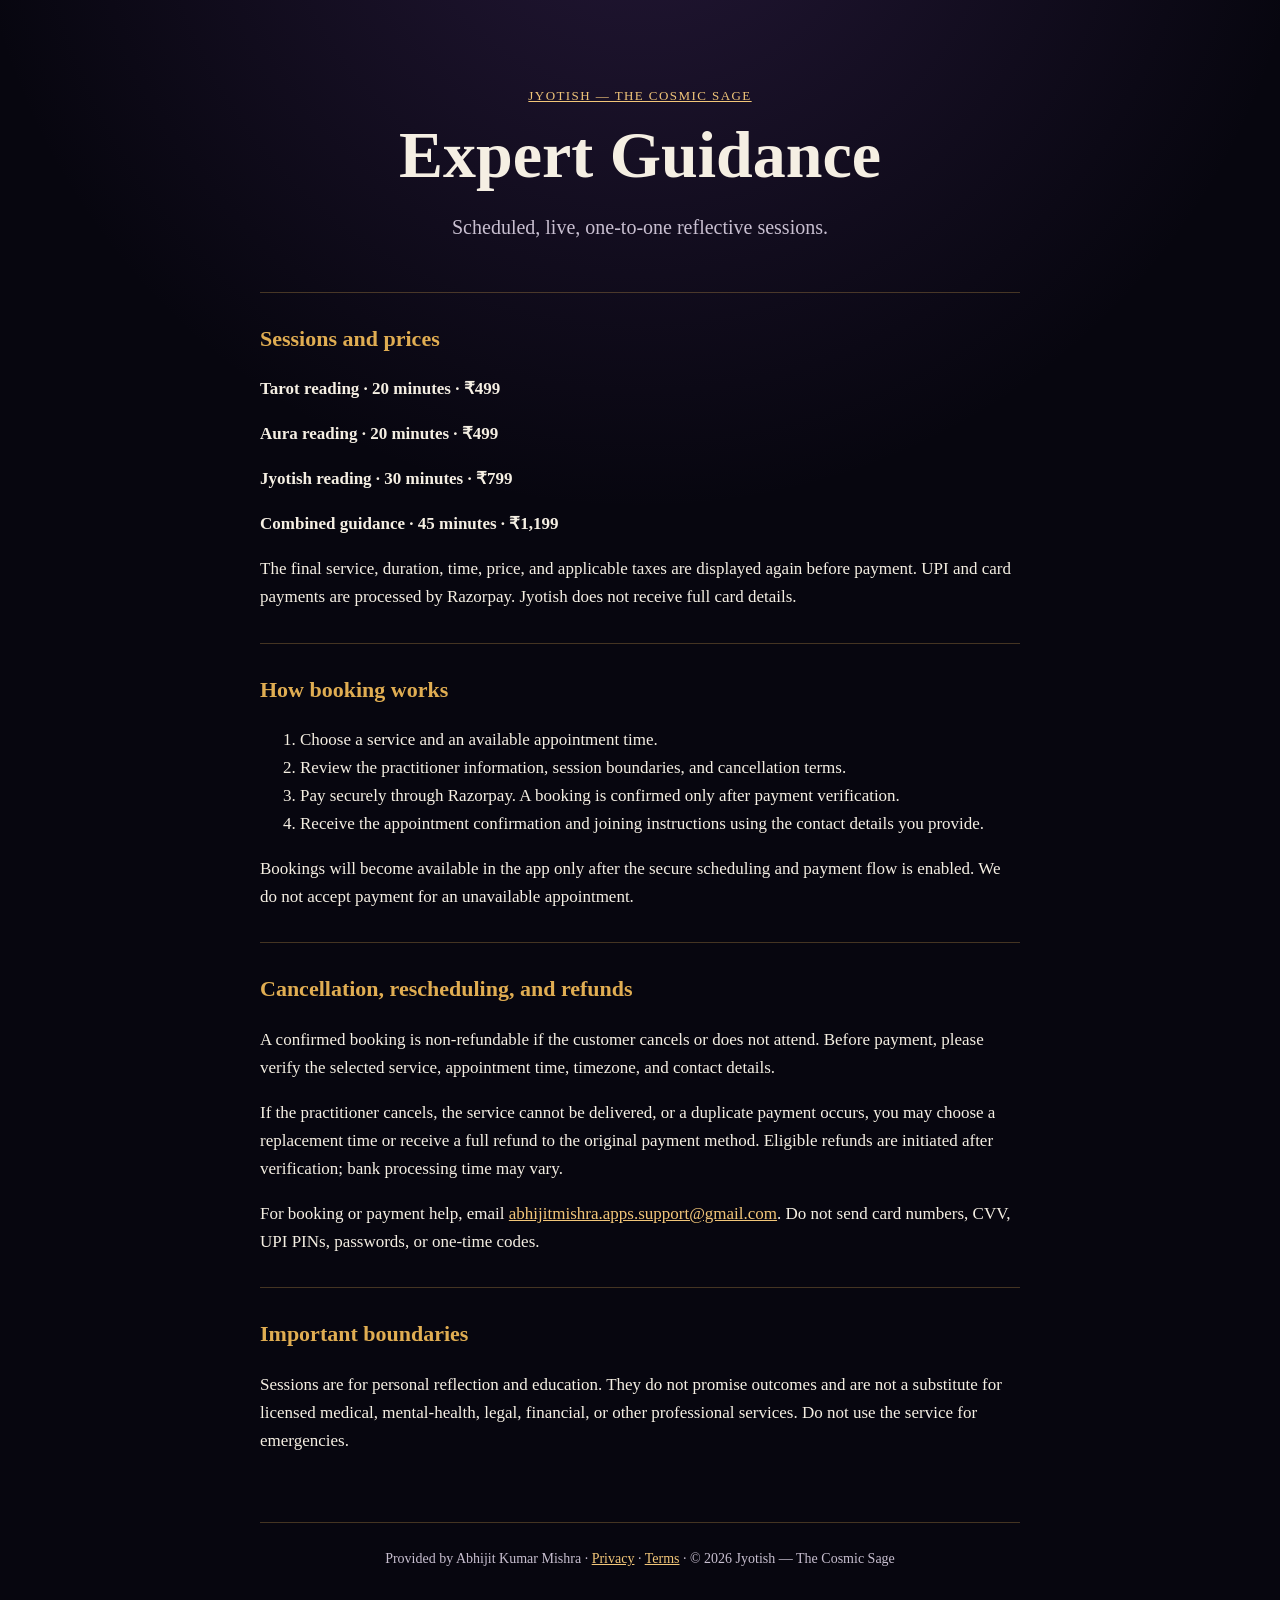
==== expert-guidance.html @ 9fe5f58b "Publish expert guidance payment terms" ====
<!doctype html>
<html lang="en">
<head>
  <meta charset="utf-8">
  <meta name="viewport" content="width=device-width, initial-scale=1">
  <title>Expert Guidance — Jyotish — The Cosmic Sage</title>
  <meta name="description" content="Services, prices, and booking terms for Jyotish Expert Guidance.">
  <link rel="stylesheet" href="styles.css">
</head>
<body>
  <main>
    <header>
      <p class="eyebrow"><a href="index.html">Jyotish — The Cosmic Sage</a></p>
      <h1>Expert Guidance</h1>
      <p class="lede">Scheduled, live, one-to-one reflective sessions.</p>
    </header>

    <section>
      <h2>Sessions and prices</h2>
      <p><strong>Tarot reading · 20 minutes · ₹499</strong></p>
      <p><strong>Aura reading · 20 minutes · ₹499</strong></p>
      <p><strong>Jyotish reading · 30 minutes · ₹799</strong></p>
      <p><strong>Combined guidance · 45 minutes · ₹1,199</strong></p>
      <p>The final service, duration, time, price, and applicable taxes are displayed again before payment. UPI and card payments are processed by Razorpay. Jyotish does not receive full card details.</p>
    </section>

    <section>
      <h2>How booking works</h2>
      <ol>
        <li>Choose a service and an available appointment time.</li>
        <li>Review the practitioner information, session boundaries, and cancellation terms.</li>
        <li>Pay securely through Razorpay. A booking is confirmed only after payment verification.</li>
        <li>Receive the appointment confirmation and joining instructions using the contact details you provide.</li>
      </ol>
      <p>Bookings will become available in the app only after the secure scheduling and payment flow is enabled. We do not accept payment for an unavailable appointment.</p>
    </section>

    <section>
      <h2>Cancellation, rescheduling, and refunds</h2>
      <p>A confirmed booking is non-refundable if the customer cancels or does not attend. Before payment, please verify the selected service, appointment time, timezone, and contact details.</p>
      <p>If the practitioner cancels, the service cannot be delivered, or a duplicate payment occurs, you may choose a replacement time or receive a full refund to the original payment method. Eligible refunds are initiated after verification; bank processing time may vary.</p>
      <p>For booking or payment help, email <a href="mailto:abhijitmishra.apps.support@gmail.com?subject=Jyotish%20Expert%20Guidance">abhijitmishra.apps.support@gmail.com</a>. Do not send card numbers, CVV, UPI PINs, passwords, or one-time codes.</p>
    </section>

    <section>
      <h2>Important boundaries</h2>
      <p>Sessions are for personal reflection and education. They do not promise outcomes and are not a substitute for licensed medical, mental-health, legal, financial, or other professional services. Do not use the service for emergencies.</p>
    </section>

    <footer>Provided by Abhijit Kumar Mishra · <a href="privacy.html">Privacy</a> · <a href="terms.html">Terms</a> · © 2026 Jyotish — The Cosmic Sage</footer>
  </main>
</body>
</html>
---- styles.css ----
:root {
  color-scheme: dark;
  --bg: #07060f;
  --surface: #12101f;
  --gold: #e0ad52;
  --text: #f5efe3;
  --muted: #c8bfd0;
  --line: rgba(224, 173, 82, 0.28);
}

* { box-sizing: border-box; }

body {
  margin: 0;
  background:
    radial-gradient(circle at 50% -10%, rgba(110, 68, 157, 0.28), transparent 42rem),
    var(--bg);
  color: var(--text);
  font: 17px/1.65 ui-serif, Georgia, Cambria, "Times New Roman", serif;
}

main { width: min(760px, calc(100% - 40px)); margin: 0 auto; padding: 72px 0 56px; }
header { text-align: center; margin-bottom: 48px; }
.mark { color: var(--gold); font-size: 42px; }
.eyebrow { color: var(--gold); letter-spacing: .11em; text-transform: uppercase; font-size: 13px; }
h1 { font-size: clamp(40px, 8vw, 66px); line-height: 1.08; margin: 8px 0 14px; }
h2 { color: var(--gold); font-size: 22px; margin-top: 0; }
.lede { color: var(--muted); font-size: 20px; }
section { border-top: 1px solid var(--line); padding: 28px 0 14px; }
a { color: #f2c679; }
.button { display: inline-block; border: 1px solid var(--gold); border-radius: 999px; padding: 10px 18px; text-decoration: none; }
footer { color: var(--muted); border-top: 1px solid var(--line); margin-top: 36px; padding-top: 24px; font-size: 14px; text-align: center; }
@media (max-width: 520px) { main { padding-top: 44px; } body { font-size: 16px; } }
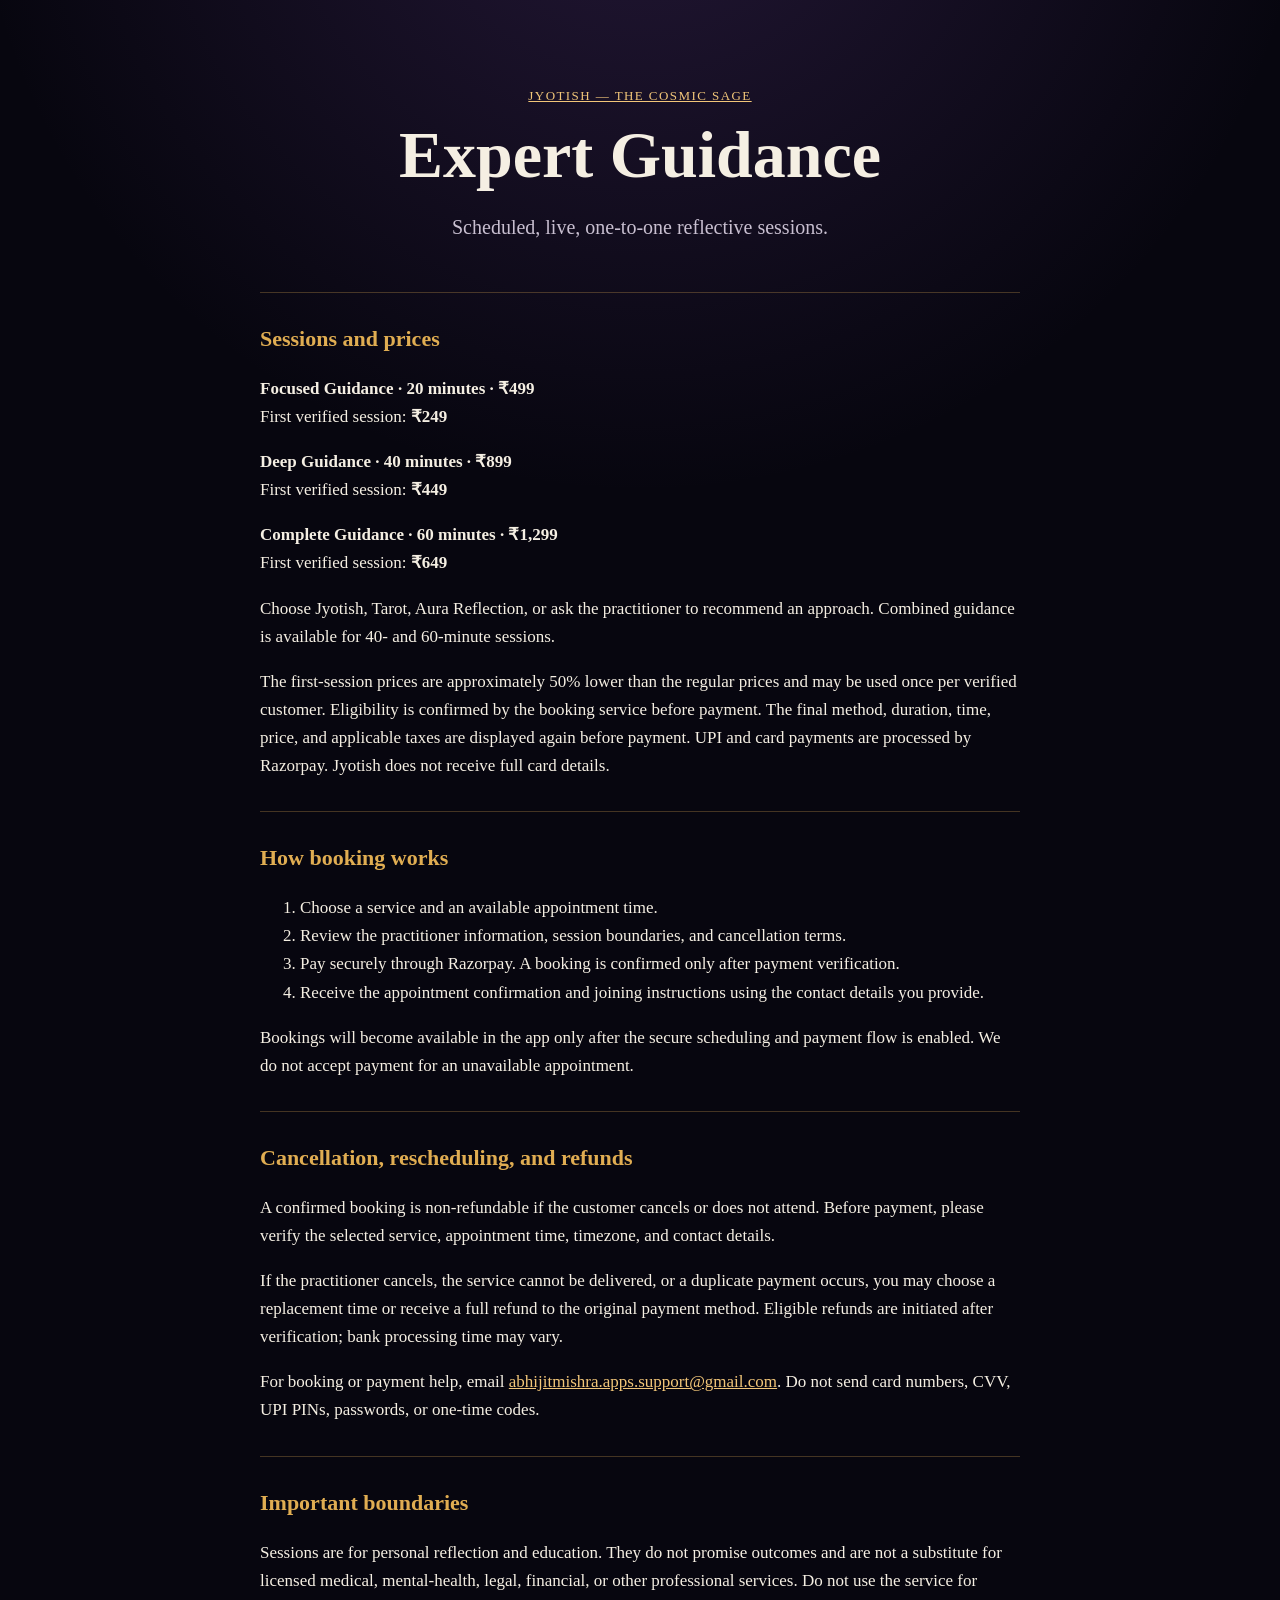
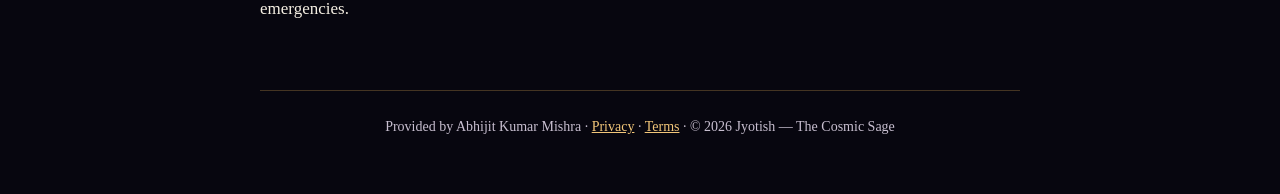
==== commit 4e91f809: "Add introductory expert session pricing" ====
--- a/expert-guidance.html
+++ b/expert-guidance.html
@@ -17,11 +17,11 @@
 
     <section>
       <h2>Sessions and prices</h2>
-      <p><strong>Tarot reading · 20 minutes · ₹499</strong></p>
-      <p><strong>Aura reading · 20 minutes · ₹499</strong></p>
-      <p><strong>Jyotish reading · 30 minutes · ₹799</strong></p>
-      <p><strong>Combined guidance · 45 minutes · ₹1,199</strong></p>
-      <p>The final service, duration, time, price, and applicable taxes are displayed again before payment. UPI and card payments are processed by Razorpay. Jyotish does not receive full card details.</p>
+      <p><strong>Focused Guidance · 20 minutes · ₹499</strong><br>First verified session: <strong>₹249</strong></p>
+      <p><strong>Deep Guidance · 40 minutes · ₹899</strong><br>First verified session: <strong>₹449</strong></p>
+      <p><strong>Complete Guidance · 60 minutes · ₹1,299</strong><br>First verified session: <strong>₹649</strong></p>
+      <p>Choose Jyotish, Tarot, Aura Reflection, or ask the practitioner to recommend an approach. Combined guidance is available for 40- and 60-minute sessions.</p>
+      <p>The first-session prices are approximately 50% lower than the regular prices and may be used once per verified customer. Eligibility is confirmed by the booking service before payment. The final method, duration, time, price, and applicable taxes are displayed again before payment. UPI and card payments are processed by Razorpay. Jyotish does not receive full card details.</p>
     </section>
 
     <section>
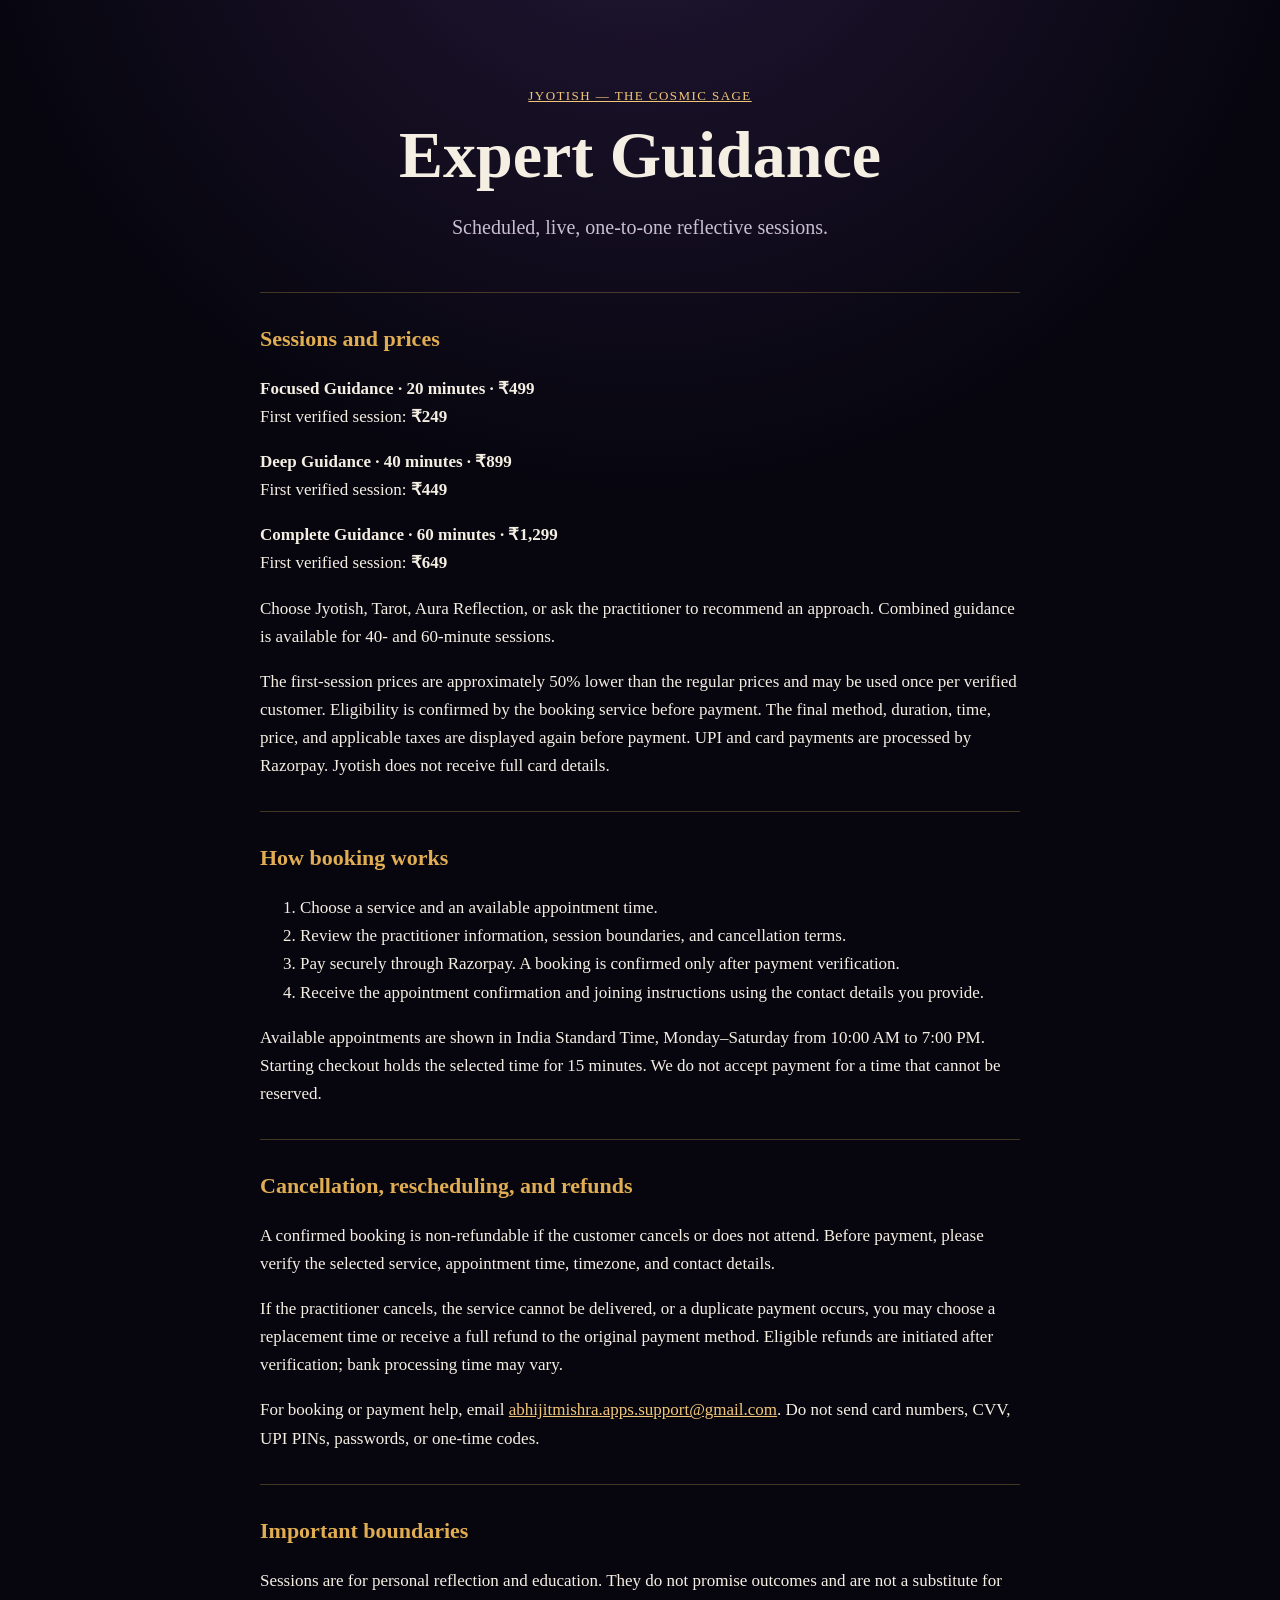
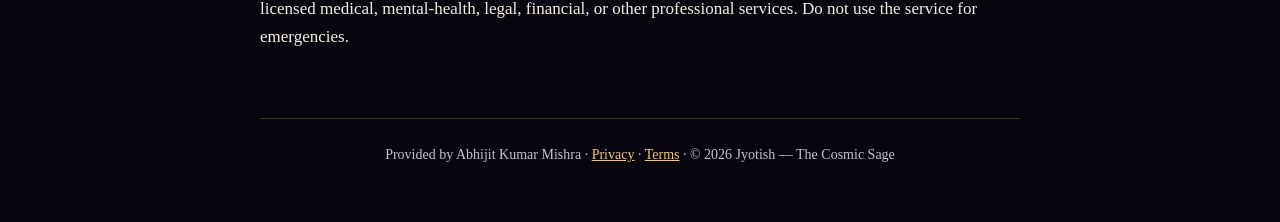
==== commit 17d5d847: "Publish expert booking privacy updates" ====
--- a/expert-guidance.html
+++ b/expert-guidance.html
@@ -32,7 +32,7 @@
         <li>Pay securely through Razorpay. A booking is confirmed only after payment verification.</li>
         <li>Receive the appointment confirmation and joining instructions using the contact details you provide.</li>
       </ol>
-      <p>Bookings will become available in the app only after the secure scheduling and payment flow is enabled. We do not accept payment for an unavailable appointment.</p>
+      <p>Available appointments are shown in India Standard Time, Monday–Saturday from 10:00 AM to 7:00 PM. Starting checkout holds the selected time for 15 minutes. We do not accept payment for a time that cannot be reserved.</p>
     </section>
 
     <section>
